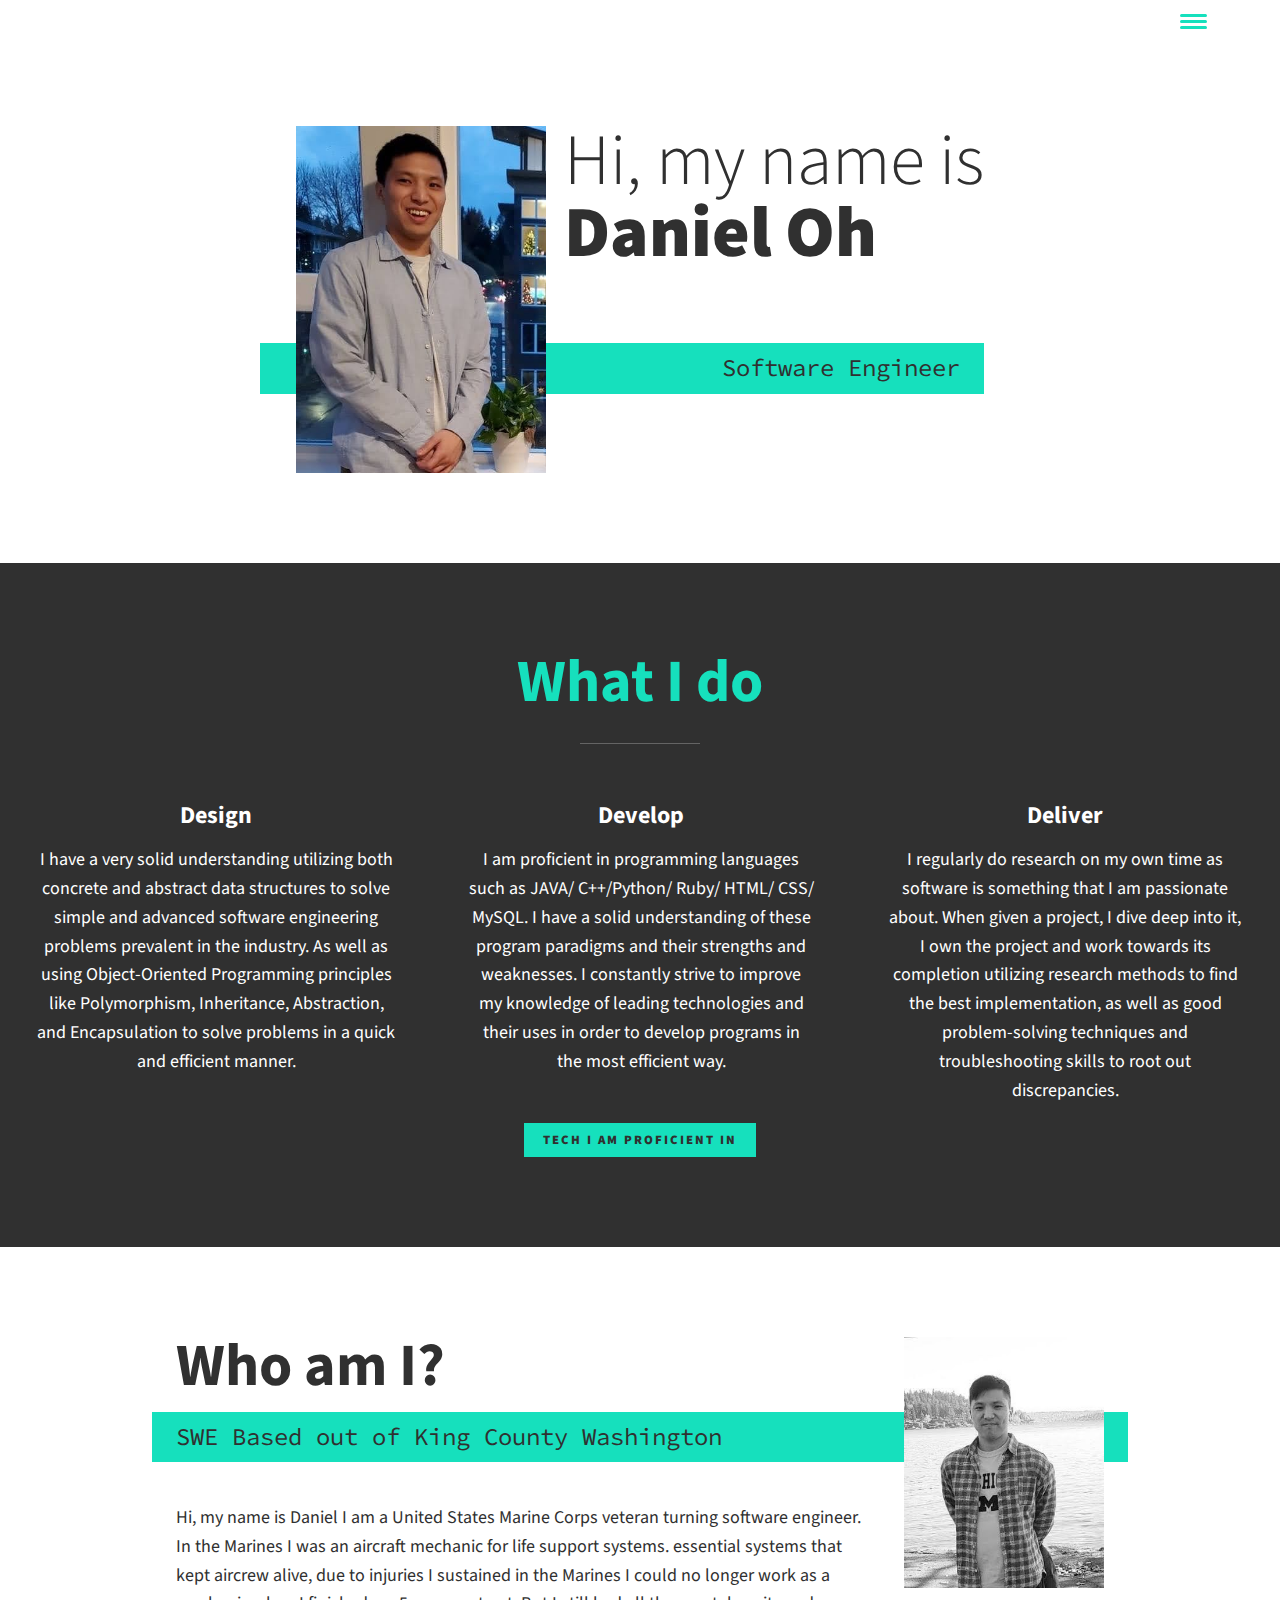
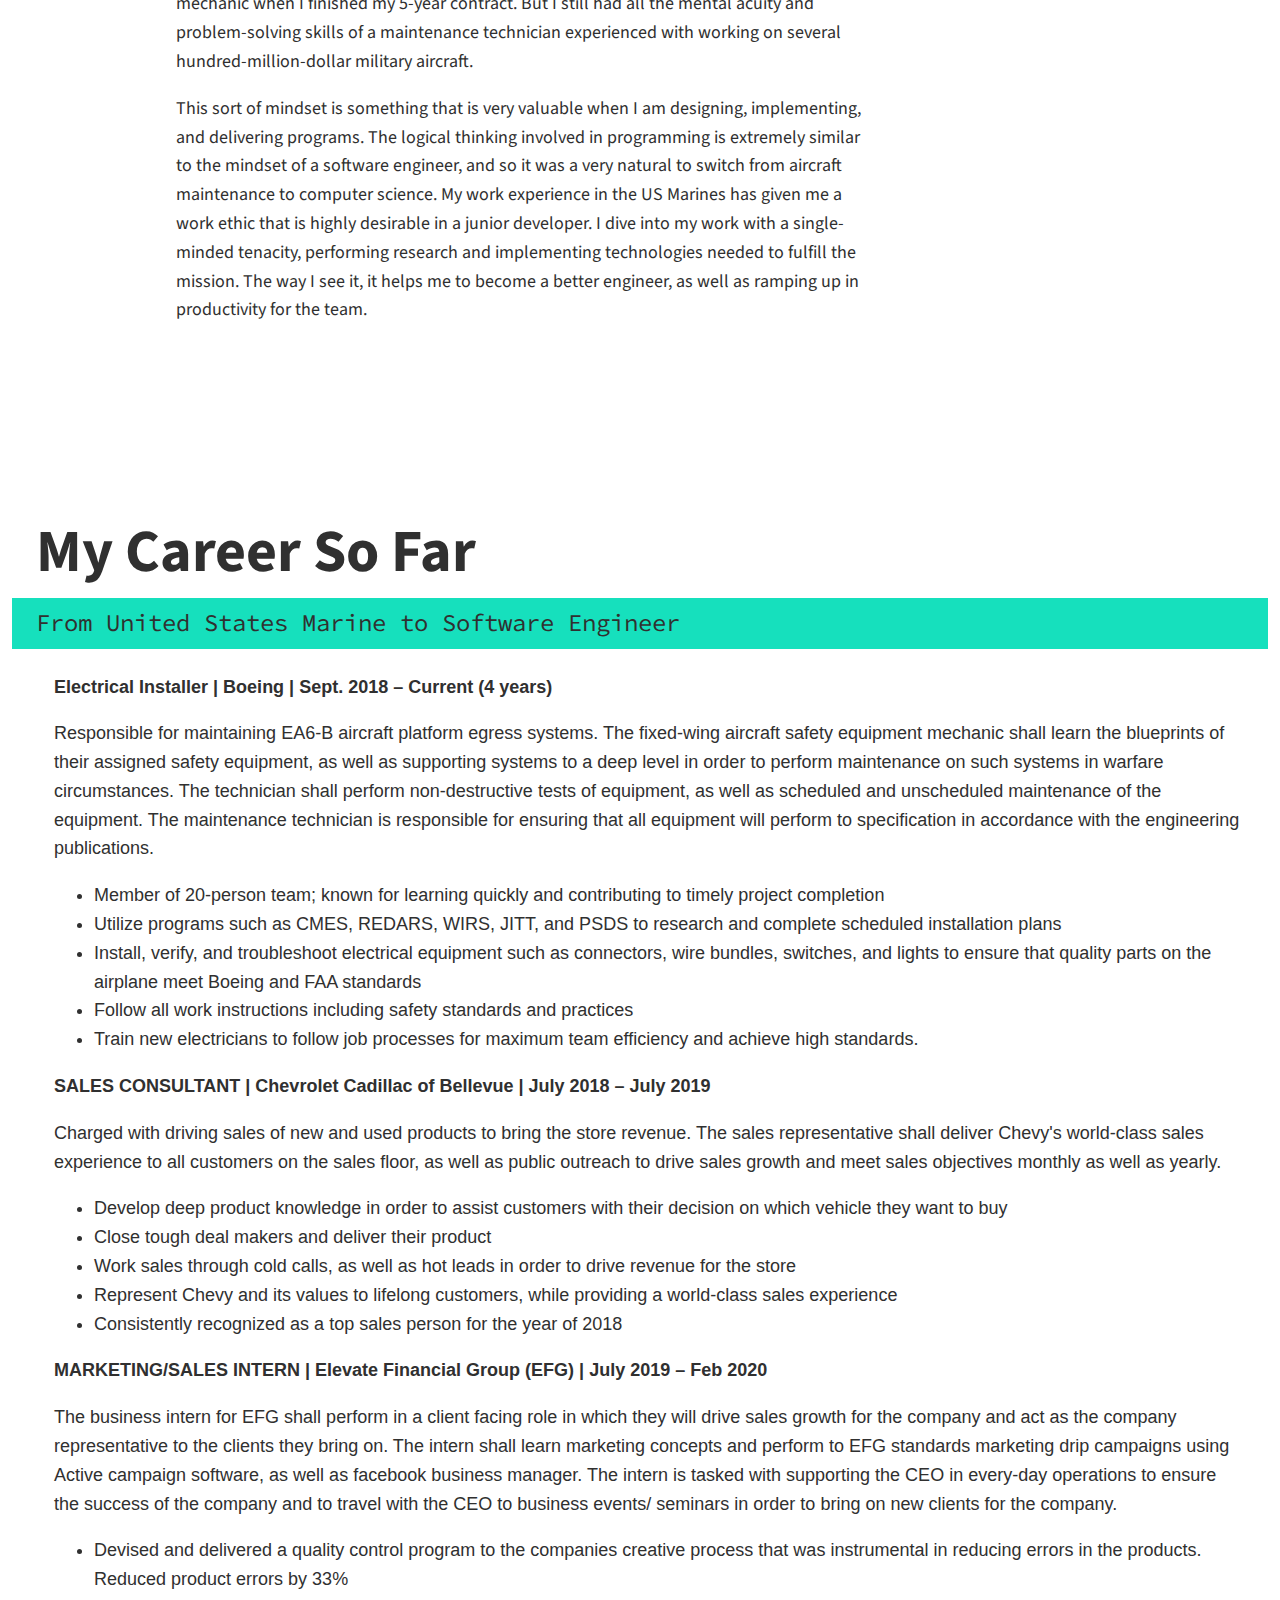
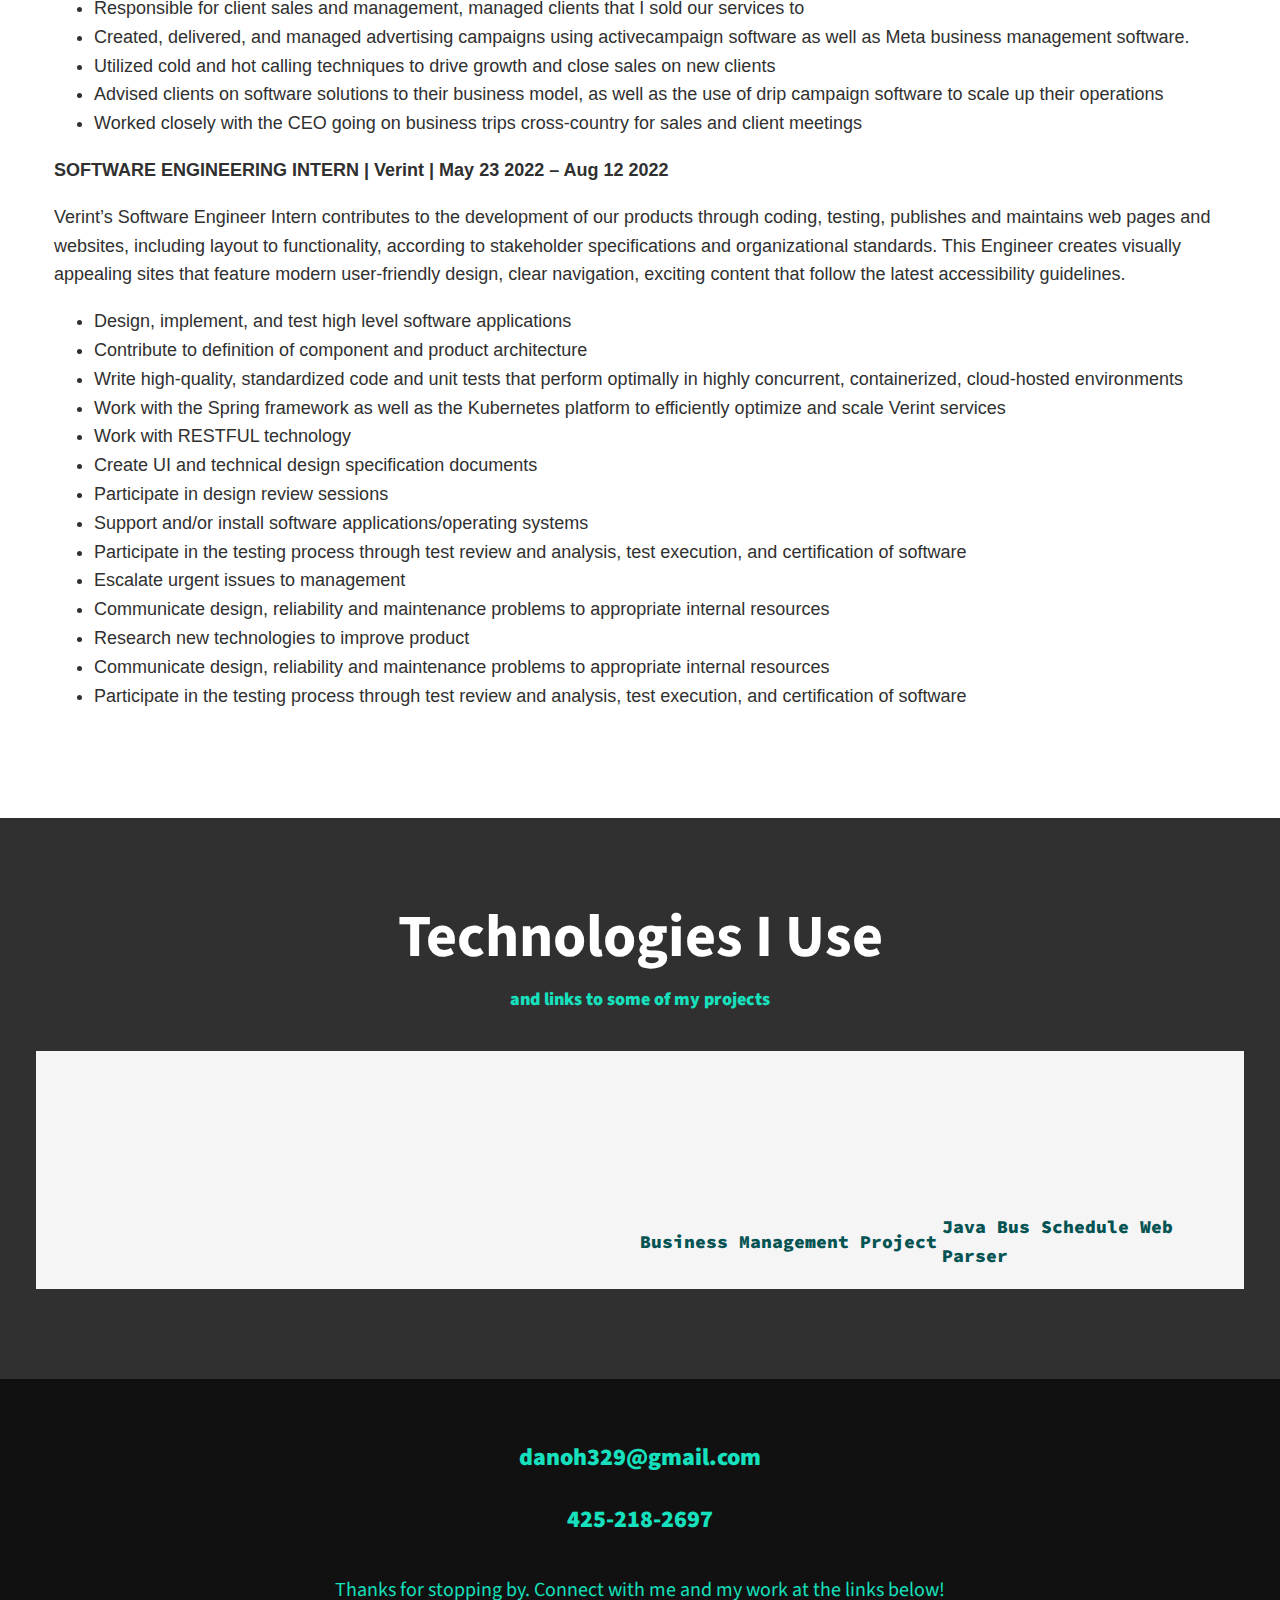
==== index.html @ c2efbc81 "revise index.html add social media links" ====
<!DOCTYPE html>
<html lang = "en">
<head>
    <meta charset="UTF-8">
    <meta name = "viewport" content = "width=device-width, initial-scale=1.0">
    <title>SWE Codey Hutton</title>
    <link rel="stylesheet" href="https://cdnjs.cloudflare.com/ajax/libs/normalize/7.0.0/normalize.min.css"/>
    <link rel="stylesheet" href="https://cdnjs.cloudflare.com/ajax/libs/font-awesome/5.11.2/css/all.css"
          integrity="sha256-46qynGAkLSFpVbEBog43gvNhfrOj+BmwXdxFgVK/Kvc=" crossorigin="anonymous"/>
    <link rel="stylesheet" href="https://cdnjs.cloudflare.com/ajax/libs/animate.css/4.1.1/animate.min.css"/>
    <link rel="stylesheet" href="css/style.css">
    <!-- fonts -->
    <link href="https://fonts.googleapis.com/css?family=Source+Code+Pro:400,900|Source+Sans+Pro:300,900&display=swap" rel="stylesheet">
</head>
<body>
<header>
    <div class ="logo animate__animated animate__backInRight">
        <img src ="img/web dev.jpeg" alt="">
    </div>
    <button class = "nav-toggle animate__animated animate__delay-3s animate__fadeInDown" aria-label ="toggle navigation">
        <span class="hamburger"></span>
    </button>
    <nav class = "nav">
        <ul class ="nav__list">
            <li class="nav__item"><a href="#home" class="nav__link">Home</a></li>
            <li class="nav__item"><a href="#services" class="nav__link">My Services</a></li>
            <li class="nav__item"><a href="#about" class="nav__link">About me</a></li>
            <li class="nav__item"><a href="#history" class="nav__link">My Career</a></li>
            <li class="nav__item"><a href="#work" class="nav__link">My Work</a></li>
        </ul>
    </nav>
</header>
<!-- Introduction -->
<section class ="intro" id="home">
    <h1 class ="section__title section__title--intro animate__animated animate__backInDown">
        Hi, my name is <strong>Daniel Oh</strong>
    </h1>
    <p class ="section__subtitle section__subtitle--intro animate__animated animate__delay-1s animate__slideInLeft">Software Engineer</p>
    <img src="./img/profile2.jpeg" alt="a picture of Codey smiling" class="intro__img">
</section>

<!-- My Services -->
<section class="my_services" id="services">
    <h2 class="section__title section__title--services">What I do</h2>
    <div class="services">
        <div class="service animate__animated animate__delay-1s animate__fadeInDown">
            <h3>Design</h3>
            <p> I have a very solid understanding utilizing both concrete and abstract data structures to
                solve simple and advanced software engineering problems prevalent in the industry. As well as using Object-Oriented Programming principles like
                Polymorphism, Inheritance, Abstraction, and Encapsulation to solve problems in a quick and efficient manner.
            </p>
        </div>  <!-- Close service -->
        <div class="service animate__animated animate__delay-2s animate__fadeInDown">
            <h3>Develop</h3>
            <p>
                I am proficient in programming languages such as JAVA/ C++/Python/ Ruby/ HTML/ CSS/ MySQL.
                I have a solid understanding of these program paradigms and their strengths and weaknesses.
                I constantly strive to improve my knowledge of leading technologies and their uses in order to
                develop programs in the most efficient way.
            </p>
        </div>  <!-- Close service -->
        <div class="service animate__animated animate__delay-3s animate__fadeInDown">
            <h3>Deliver</h3>
            <p>I regularly do research on my own time as software is something that I am passionate about. When given a project, I dive deep into it,
                I own the project and work towards its completion utilizing research methods to find the best implementation, as well as good problem-solving techniques and troubleshooting skills to root out discrepancies.
            </p>
        </div>  <!-- Close service -->
    </div>  <!-- Close service -->

    <a href="#work" class="btn animate__animated animate__delay-4s animate__fadeInDown">Tech I am proficient in</a>
    <!-- About me -->
</section>

<section class = "about-me" id = "about">
    <h2 class ="section__title section__title--about">Who am I?</h2>
    <p class ="section__subtitle section__subtitle--about animate__animated animate__backInUp"> SWE Based out of King County Washington</p>

    <div class ="about-me__body">
        <p>Hi, my name is Daniel I am a United States Marine Corps veteran turning software engineer. In the Marines I was an aircraft mechanic for life support systems.
            essential systems that kept aircrew alive, due to injuries I sustained in the Marines I could no longer work as a mechanic when I finished my 5-year contract. But I
            still had all the mental acuity and problem-solving skills of a maintenance technician experienced with working on several hundred-million-dollar military aircraft.</p>
        <p>This sort of mindset is something that is very valuable when I am designing, implementing, and delivering programs. The logical thinking involved in programming
            is extremely similar to the mindset of a software engineer, and so it was a very natural to switch from aircraft maintenance to computer science. My work experience in the
            US Marines has given me a work ethic that is highly desirable in a junior developer. I dive into my work with a single-minded tenacity, performing research
            and implementing technologies needed to fulfill the mission. The way I see it, it helps me to become a better engineer, as well as ramping up in productivity for the team.</p>
    </div>
    <img src="img/profile.jpeg" alt="Codey smiling something idk" class="about-me__img">
</section>

<!--work history-->
<section class = "work-history" id = "history">
    <h2 class ="section__title section__title--about">My Career So Far</h2>
    <p class ="section__subtitle section__subtitle--about animate__animated animate__slideInLeft">From United States Marine to Software Engineer</p>

    <div class ="job-title">
        <p><b>Electrical Installer | Boeing | Sept. 2018 – Current (4 years)</b></p>
        <div class ="job-description">
            <p>Responsible for maintaining EA6-B aircraft platform egress systems. The fixed-wing aircraft safety equipment mechanic shall learn the blueprints of their assigned
            safety equipment, as well as supporting systems to a deep level in order to perform maintenance on such systems in warfare circumstances. The technician shall perform
            non-destructive tests of equipment, as well as scheduled and unscheduled maintenance of the equipment. The maintenance technician is responsible for ensuring that all equipment
                will perform to specification in accordance with the engineering publications. </p>
            <ul>
                <li>Member of 20-person team; known for learning quickly and contributing to timely project completion</li>
                <li>Utilize programs such as CMES, REDARS, WIRS, JITT, and PSDS to research and complete scheduled installation plans</li>
                <li>Install, verify, and troubleshoot electrical equipment such as connectors, wire bundles, switches, and lights to ensure that quality parts on the airplane meet Boeing and FAA standards</li>
                <li> Follow all work instructions including safety standards and practices </li>
                <li>Train new electricians to follow job processes for maximum team efficiency and achieve high standards.  </li>
                    
            </ul>
        </div>
    </div>
    <div class ="job-title">
        <p><b>SALES CONSULTANT | Chevrolet Cadillac of Bellevue | July 2018 – July 2019</b></p>
        <div class ="job-description">
            <p>Charged with driving sales of new and used products to bring the store revenue. The sales representative shall deliver Chevy's world-class sales experience to all
            customers on the sales floor, as well as public outreach to drive sales growth and meet sales objectives monthly as well as yearly.</p>
            <ul>
                <li>Develop deep product knowledge in order to assist customers with their decision on which vehicle they want to buy</li>
                <li>Close tough deal makers and deliver their product</li>
                <li>Work sales through cold calls, as well as hot leads in order to drive revenue for the store</li>
                <li>Represent Chevy and its values to lifelong customers, while providing a world-class sales experience</li>
                <li>Consistently recognized as a top sales person for the year of 2018</li>
            </ul>
        </div>
    </div>
    <div class ="job-title">
        <p><b>MARKETING/SALES INTERN | Elevate Financial Group (EFG) | July 2019 – Feb 2020</b></p>
        <p>The business intern for EFG shall perform in a client facing role in which they will drive sales growth for the company and act as the company representative to the clients
        they bring on. The intern shall learn marketing concepts and perform to EFG standards marketing drip campaigns using Active campaign software, as well as facebook business manager.
        The intern is tasked with supporting the CEO in every-day operations to ensure the success of the company and to travel with the CEO to business events/ seminars in order to bring on
        new clients for the company.</p>
        <div class ="job-description">
            <ul>
                <li>Devised and delivered a quality control program to the companies creative process that was instrumental in reducing errors in the products. Reduced product errors by 33%</li>
                <li>Responsible for client sales and management, managed clients that I sold our services to</li>
                <li>Created, delivered, and managed advertising campaigns using activecampaign software as well as Meta business management software.</li>
                <li>Utilized cold and hot calling techniques to drive growth and close sales on new clients</li>
                <li>Advised clients on software solutions to their business model, as well as the use of drip campaign software to scale up their operations</li>
                <li>Worked closely with the CEO going on business trips cross-country for sales and client meetings</li>
            </ul>
        </div>
    </div>
    <div class ="job-title">
        <p><b>SOFTWARE ENGINEERING INTERN | Verint | May 23 2022 – Aug 12 2022</b></p>
        <div class ="job-description">
            <p>Verint’s Software Engineer Intern contributes to the development of our products through coding, testing, publishes and maintains web pages and websites,
                including layout to functionality, according to stakeholder specifications and organizational standards. This Engineer creates visually appealing sites that
                feature modern user-friendly design, clear navigation, exciting content that follow the latest accessibility guidelines.  </p>
            <ul>
                <li>Design, implement, and test high level software applications</li>
                <li>Contribute to definition of component and product architecture</li>
                <li>Write high-quality, standardized code and unit tests that perform optimally in highly concurrent, containerized, cloud-hosted environments</li>
                <li>Work with the Spring framework as well as the Kubernetes platform to efficiently optimize and scale Verint services</li>
                <li>Work with RESTFUL technology</li>
                <li>Create UI and technical design specification documents</li>
                <li>Participate in design review sessions
                <li>Support and/or install software applications/operating systems </li>
                <li>Participate in the testing process through test review and analysis, test execution, and certification of software </li>
                <li>Escalate urgent issues to management </li>
                <li>Communicate design, reliability and maintenance problems to appropriate internal resources</li>
                <li>Research new technologies to improve product</li>
                <li>Communicate design, reliability and maintenance problems to appropriate internal resources</li>
                <li>Participate in the testing process through test review and analysis, test execution, and certification of software</li>
            </ul>
        </div>
    </div>
</section>

<!-- My work! -->
<section class="my-work" id="work">
    <h2 class="section__title">Technologies I Use</h2>
    <p class="section__subtitle--work animate__animated animate__pulse">and links to some of my projects</p>

    <div class="portfolio">
        <!-- Portfolio item 01 -->
        <a href="https://www.oracle.com/java/technologies/" class="portfolio__item  ">
            <img src="img/java.png" alt="" class="portfolio__img animate__animated animate__delay-1s animate__fadeIn">
        </a>

        <!-- Portfolio item 02 -->
        <a href="https://spring.io" class="portfolio__item">
            <img src="img/spring.png" alt="" class="portfolio__img animate__animated animate__delay-1s animate__fadeIn">
        </a>

        <!-- Portfolio item 03 -->
        <a href="https://github.com/CHutton7743" class="portfolio__item">
            <img src="img/github.png" alt="" class="portfolio__img animate__animated animate__delay-2s animate__fadeIn">
        </a>

        <!-- Portfolio item 04 -->
        <a href="https://kubernetes.io/" class="portfolio__item">
            <img src="img/Kube.png" alt="" class="portfolio__img animate__animated animate__delay-2s animate__fadeIn">
        </a>

        <!-- Portfolio item 05 -->
        <a href="https://www.mysql.com/" class="portfolio__item">
            <img src="img/mysql.png" alt="" class="portfolio__img animate__animated animate__delay-3s animate__fadeIn">
        </a>

        <!-- Portfolio item 06 -->
        <a href="https://www.jetbrains.com/idea/" class="portfolio__item">
            <img src="img/IntelliJ_IDEA_Icon.svg.png" alt="" class="portfolio__img animate__animated animate__delay-3s animate__fadeIn">
        </a>

        <!-- Portfolio item 07 -->
        <a href="CleanandGo.html" class="portfolio__item">
            <img src="img/dryclean.jpeg" alt="" class="portfolio__img animate__animated animate__delay-4s animate__fadeIn">
            <p class = "portfolio__subtitle--title animate__animated animate__delay-4s animate__fadeIn"><strong>Business Management Project</strong></p>
        </a>

        <!-- Portfolio item 08 -->
        <a href="JavaWebParser.html" class="portfolio__item">
            <img src="img/project.jpeg" alt="" class="portfolio__img animate__animated animate__delay-4s animate__fadeIn">
            <p class = "portfolio__subtitle--title animate__animated animate__delay-4s animate__fadeIn"><strong>Java Bus Schedule Web Parser</strong></p>
        </a>
    </div>
</section>
<!-- Footer -->
<footer class ="footer">
    <a href="mailto:codeyhutton12@gmail.com" class="footer__link">danoh329@gmail.com</a>
    <p class ="footer__link">425-218-2697</p>
    <div><sub>Thanks for stopping by. Connect with me and my work at the links below!</sub></div>
    <ul class="social-list">
        <li class="social-list__item scale-in-center">
            <a class="social-list__link" href="https://www.linkedin.com/in/-danieloh-/">
                <i class="fab fa-linkedin"></i>
            </a>
        </li>
        <li class="social-list__item">
            <a class="social-list__link" href="https://twitter.com/BokemdanE">
                <i class="fab fa-twitter"></i>
            </a>
        </li>
        <li class="social-list__item scale-in-center">
            <a class="social-list__link" href="https://www.instagram.com/danieloh32/">
                <i class="fab fa-instagram"></i>
            </a>
        </li>
        <li class="social-list__item scale-in-center">
            <a class="social-list__link" href="https://github.com/BookmDan">
                <i class="fab fa-github"></i>
            </a>
        </li>
        
    </ul>
</footer>
<script src="js/index.js"></script>
</body>
</html>
---- css/style.css ----
*,
*::before,
*::after {
    box-sizing: border-box;
}

/* Custom Properties*/

:root {
    --ff-primary: 'Source Sans Pro', sans-serif;
    --ff-secondary: 'Source Code Pro', monospace;

    --fw-reg: 300;
    --fw-bold: 900;

    --clr-light: #fff;
    --clr-dark: #303030;
    --clr-accent: #16e0bd;

    --fs-h1: 3rem;
    --fs-h2: 2.25rem;
    --fs-h3: 1.25rem;
    --fs-body: 1rem;

    --bs: 0.25em 0.25em 0.75em rgba(0,0,0,.25),
    01.125em 0.125 0.25em rgba(0,0,0,.15);
}

@media (min-width: 800px) {
    :root {
        --fs-h1: 4.5rem;
        --fs-h2: 3.75rem;
        --fs-h3: 1.5rem;
        --fs-body: 1.125rem;
    }
}

/* General styles */

html {
    scroll-behavior: smooth;
}
body {
    background: var(--clr-light);
    color: var(--clr-dark);
    margin: 0;
    font-family: var(--ff-primary);
    font-size: var(--fs-body);
    line-height: 1.6;
}


section {
    padding: 5em 2em;
}

img {
    display: block;
    max-width: 100%;
}

strong { font-weight: var(--fw-bold) }

:focus {
    outline: 3px solid var(--clr-accent);
    outline-offset: 3px;
}
.btn {
    display: inline-block;
    padding: .5em 1.5em;
    background: var(--clr-accent);
    color: var(--clr-dark);
    text-decoration: none;
    cursor: pointer;
    font-size: .8rem;
    text-transform: uppercase;
    letter-spacing: 2px;
    font-weight: var(--fw-bold);
    transition: transform 200ms ease-in-out;
}

.btn:hover {
    transform: scale(1.1);
}

/* Typography */

h1,
h2,
h3 {
    line-height: 1;
    margin: 0;
}

h1 { font-size: var(--fs-h1) }
h2 { font-size: var(--fs-h2) }
h3 { font-size: var(--fs-h3) }


.section__title {
    margin-bottom: .25em;
}

.section__title--intro {
    font-weight: var(--fw-reg);
}

.section__title--intro strong {
    display: block;
}

.section__subtitle {
    margin: 0;
    font-size: var(--fs-h3);
}



.section__subtitle--intro,
.section__subtitle--about
{
    background: var(--clr-accent);
    padding: .25em 1em;
    font-family: var(--ff-secondary);
    margin-bottom: 1em;
}
.section__subtitle--work {
    color: var(--clr-accent);
    font-weight: var(--fw-bold);
    margin-bottom: 2em;
}


/* header */
header {
    display: flex;
    justify-content: space-between;
    padding: 1em;
}
.logo {
    max-width: 150px;
}

.nav {
    position: fixed;
    background: var(--clr-dark);
    color: var(--clr-light);
    top: 0;
    bottom: 0;
    left: 0;
    right: 0;
    z-index: 100;

    transform: translateX(100%);
    transition: transform 250ms cubic-bezier(.5, 0, .5, 1);
}

.nav__list {
    list-style: none;
    display: flex;
    height: 100%;
    flex-direction: column;
    justify-content: space-evenly;
    align-items: center;
    margin: 0;
    padding: 0;
}

.nav__link {
    color: inherit;
    font-weight: var(--fw-bold);
    font-size: var(--fs-h2);
    text-decoration: none;
}

.nav__link:hover {
    color: var(--clr-accent);
}

.nav-toggle {
    padding: .5em;
    background: transparent;
    border: 0;
    cursor: pointer;
    position: fixed;
    right: 5em;
    top: 1em;
    z-index: 1000;
}

.hamburger {
    display: block;
    position: relative;
}

.nav-open .nav {
    transform: translateX(0);

}
.nav-open .nav-toggle {
    position: fixed;
}

.nav-open .hamburger {
    transform:  rotate(.625turn);
}

.nav-open .hamburger::after {
    opacity: 0;
}

.nav-open .hamburger::before {
    transform: rotate(90deg) translateX(-6px);
}

.hamburger,
.hamburger::before,
.hamburger::after {
    background: var(--clr-accent);
    width: 2em;
    height: 3px;
    border-radius: 1em;
    transition: transform 250ms ease-in-out;
}


.hamburger::before,
.hamburger::after {
    content: '';
    position: absolute;
    left: 0;
    right: 0;
}

.hamburger::before { top: 6px; }
.hamburger::after { bottom: 6px; }

/*  Intro section  */

.intro {
    position: relative;
}

.intro__img {
    box-shadow: var(--bs);
}

.section__subtitle--intro {
    display: inline-block;
}

@media (min-width: 600px) {
    .intro {
        display: grid;
        width: min-content;
        margin: 0 auto;
        grid-column-gap: 1em;
        grid-template-areas:
            "img title"
            "img subtitle";
        grid-template-columns: min-content max-content;
    }

    .intro__img {
        grid-area: img;
        min-width: 250px;
        position: relative;
        z-index: 2;
    }

    .section__subtitle--intro {
        align-self: start;
        grid-column: -1 / 1;
        grid-row: 2;
        text-align: right;
        position: relative;
        left: -1.5em;
        width: calc(100% + 1.5em);
    }
}



/*  My services section  */

.my_services {
    background-color:var(--clr-dark);
    background-image: url(../img/work\ 3.jpeg);
    background-size: cover;
    background-blend-mode:hard-light;
    color: var(--clr-light);
    text-align: center;
}

.section__title--services {
    color: var(--clr-accent);
    position: relative;
}

.section__title--services::after {
    content: '';
    display: block;
    width: 2em;
    height: 1px;
    margin: 0.5em auto 1em;
    background: var(--clr-light);
    opacity: 0.25;
}

.services {
    margin-bottom: 4em;
}

.service {
    max-width: 2000px;
    margin: 0 auto;
}

@media (min-width: 800px) {
    .services {
        display: flex;
        max-width: 1300px;
        margin: 0 auto;
    }

    .service + .service {
        margin-left: 4em;
    }
}

/* about me  */
.about-me {
    max-width: 1000px;
    margin: 0 auto;
}

.about-me__img {
    box-shadow: var(--bs);
}

@media (min-width: 600px) {
    .about-me {
        display: grid;
        grid-template-columns: 1fr 200px;
        grid-template-areas:
            "title img"
            "subtitle img"
            "text img";
        grid-column-gap: 2em;
    }

    .section__title--about {
        grid-area: title;
    }

    .section__subtitle--about {
        grid-column: 1 / -1;
        grid-row: 2;
        position: relative;
        left: -1em;
        width: calc(100% + 2em);
        padding-left: 1em;
        padding-right: calc(200px + 4em);
    }

    .about-me__img {
        grid-area: img;
        position: relative;
    }
}

/*Work history*/
.job-title {
    font-family: sans-serif;
    margin-left: 1em;
}
.job-description {
    font-family: sans-serif;
}

/* My Work */

.my-work {
    background-color: var(--clr-dark);
    color: var(--clr-light);
    text-align: center;
}

.portfolio {
    display: grid;
    grid-template-columns: repeat(auto-fit, minmax(300px, 1fr));
}

.portfolio__item {
    background: whitesmoke;
    overflow: hidden;
    text-decoration: none;
    align-content: center;
}

.portfolio__img {
    transition:
            transform 750ms cubic-bezier(.5, 0, .5, 1),
            opacity 250ms linear;
    max-height: 250px;
    max-width: 250px;
    align-content: center;
    padding-top: 4em;

}

.portfolio__item:focus {
    position: relative;
    z-index: 2;
}

.portfolio__img:hover,
.portfolio__item:focus .portfolio__img {
    transform: scale(1.2);
    opacity: .5;
}
.portfolio__subtitle--title {
    background: transparent;
    text-align: left;
    font-family: var(--ff-secondary);
    margin-bottom: 1em;
    color: rgb(6, 83, 83);
}

/* footer */

.footer {
    background: #111;
    color: var(--clr-accent);
    text-align: center;
    padding: 2.5em 0;
    font-size: var(--fs-h3);

}

/* .socialMediaLinks a {
    margin: 0 1em;
    color: var(--clr-light);
    text-decoration: none;
    transition: color 200ms ease-in-out;
} */

.footer i.fa-twitter { 
    color: #00aced;
}
.footer i.fa-linkedin { 
    color: #1e72f0; 
}
.footer i.fa-github { 
    color: #8a3ab9; 
}
.footer i.fa-instagram { 
    color: #f635c9; 
}

.footer a {
    color: inherit;
    text-decoration: none;
}

.footer__link {
    font-weight: var(--fw-bold);
}

.footer__link:hover,
.social-list__link:hover {
    opacity: .7;
}

.footer__link:hover {
    text-decoration: underline;
}

.social-list {
    list-style: none;
    display: flex;
    justify-content: center;
    margin: 2em 0;
    padding: 0;
}

.social-list__item {
    margin: 0 .5em;
}

.social-list__link {
    padding: .5em;
}

.portfolio-item-individual {
    padding: 0 2em 2em;
    max-width:fit-content;
    margin: 0 auto;
}

.portfolio-item-individual p {
    max-width: 600px;
    margin-left: auto;
    margin-right: auto;
}

.projectimg{
    height: auto;
    width: 100%;
    max-width: 800px;
    object-fit: contain;
}
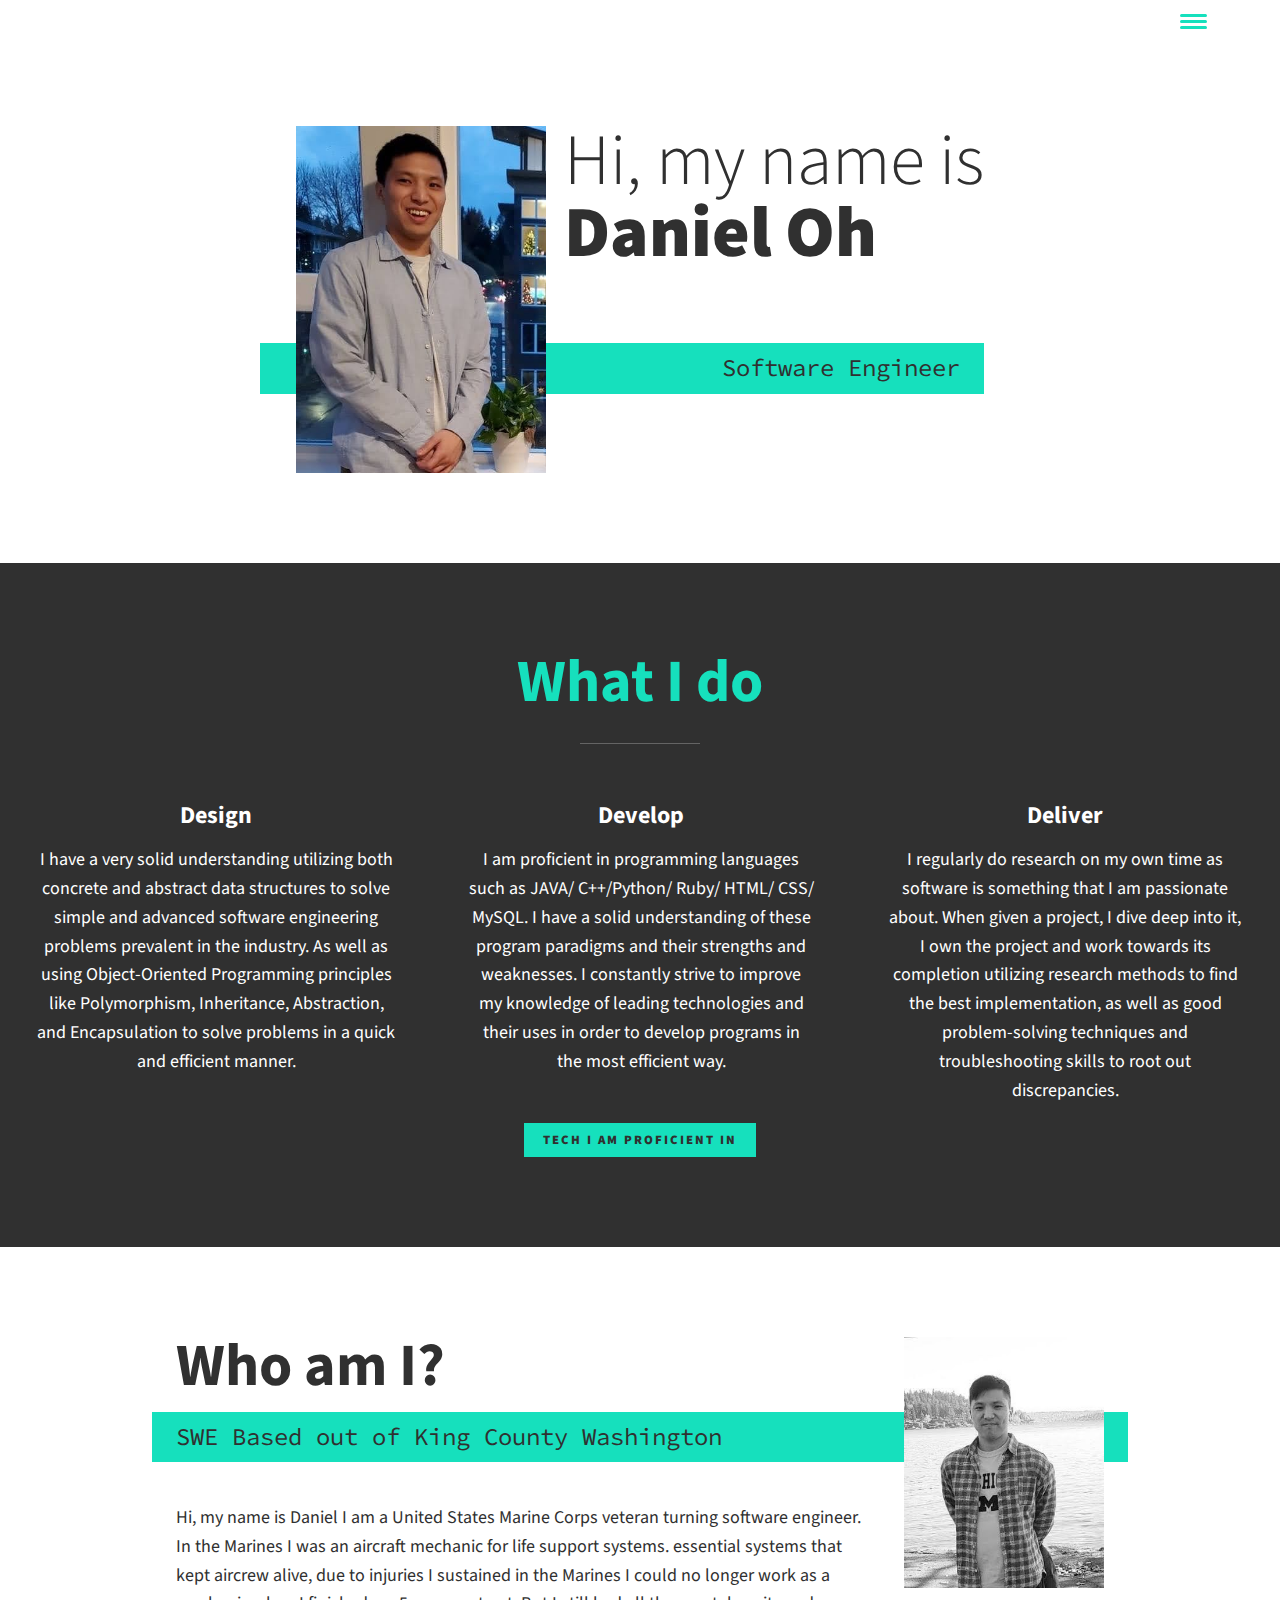
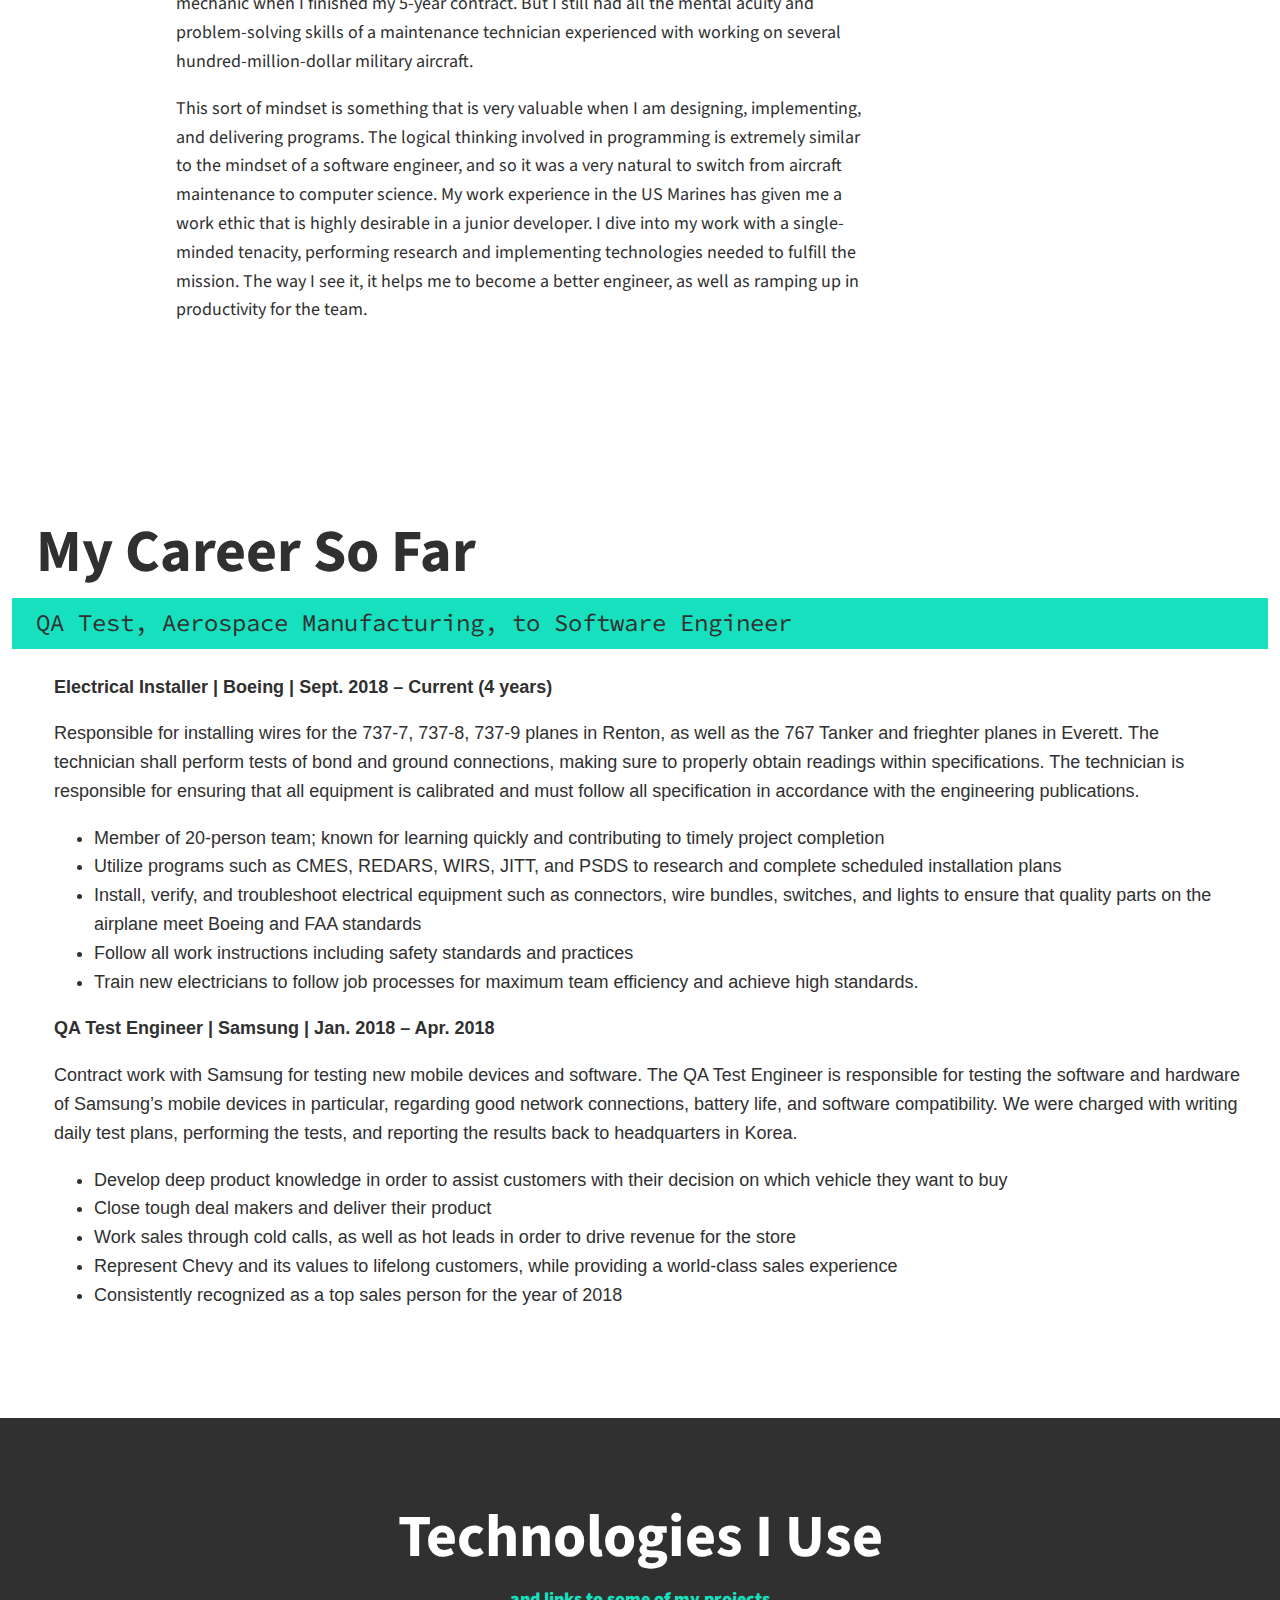
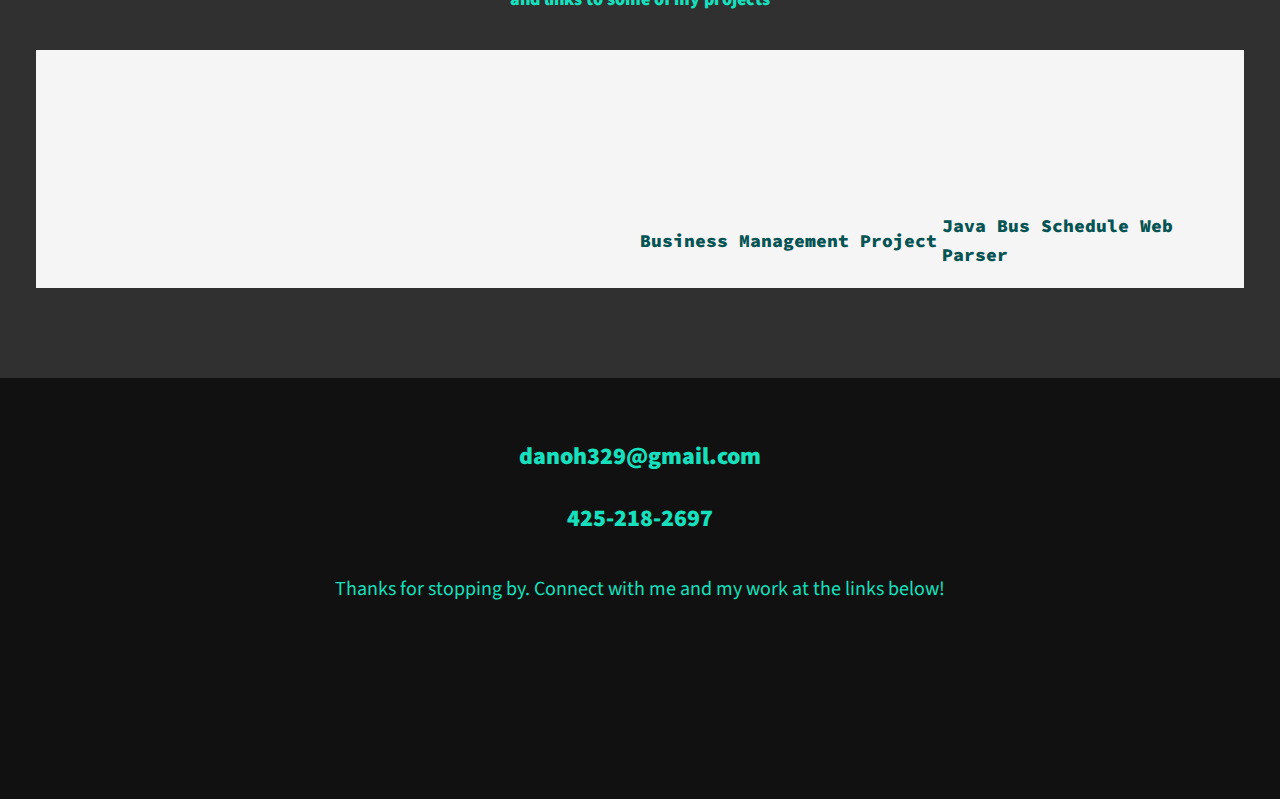
==== commit c75eab56: "update index.html to  include resume information" ====
--- a/index.html
+++ b/index.html
@@ -90,15 +90,14 @@
 <!--work history-->
 <section class = "work-history" id = "history">
     <h2 class ="section__title section__title--about">My Career So Far</h2>
-    <p class ="section__subtitle section__subtitle--about animate__animated animate__slideInLeft">From United States Marine to Software Engineer</p>
+    <p class ="section__subtitle section__subtitle--about animate__animated animate__slideInLeft">QA Test, Aerospace Manufacturing, to Software Engineer</p>
 
     <div class ="job-title">
         <p><b>Electrical Installer | Boeing | Sept. 2018 – Current (4 years)</b></p>
         <div class ="job-description">
-            <p>Responsible for maintaining EA6-B aircraft platform egress systems. The fixed-wing aircraft safety equipment mechanic shall learn the blueprints of their assigned
-            safety equipment, as well as supporting systems to a deep level in order to perform maintenance on such systems in warfare circumstances. The technician shall perform
-            non-destructive tests of equipment, as well as scheduled and unscheduled maintenance of the equipment. The maintenance technician is responsible for ensuring that all equipment
-                will perform to specification in accordance with the engineering publications. </p>
+            <p>Responsible for installing wires for the 737-7, 737-8, 737-9 planes in Renton, as well as the 767 Tanker and frieghter planes in Everett. The technician shall perform
+               tests of bond and ground connections, making sure to properly obtain readings within specifications. The technician is responsible for ensuring that all equipment
+                is calibrated and must follow all specification in accordance with the engineering publications. </p>
             <ul>
                 <li>Member of 20-person team; known for learning quickly and contributing to timely project completion</li>
                 <li>Utilize programs such as CMES, REDARS, WIRS, JITT, and PSDS to research and complete scheduled installation plans</li>
@@ -110,10 +109,10 @@
         </div>
     </div>
     <div class ="job-title">
-        <p><b>SALES CONSULTANT | Chevrolet Cadillac of Bellevue | July 2018 – July 2019</b></p>
+        <p><b>QA Test Engineer | Samsung | Jan. 2018 – Apr. 2018</b></p>
         <div class ="job-description">
-            <p>Charged with driving sales of new and used products to bring the store revenue. The sales representative shall deliver Chevy's world-class sales experience to all
-            customers on the sales floor, as well as public outreach to drive sales growth and meet sales objectives monthly as well as yearly.</p>
+            <p> Contract work with Samsung for testing new mobile devices and software. The QA Test Engineer is responsible for testing the software and hardware of Samsung’s mobile devices in particular, 
+                regarding good network connections, battery life, and software compatibility. We were charged with writing daily test plans, performing the tests, and reporting the results back to headquarters in Korea.</p>
             <ul>
                 <li>Develop deep product knowledge in order to assist customers with their decision on which vehicle they want to buy</li>
                 <li>Close tough deal makers and deliver their product</li>
@@ -123,47 +122,6 @@
             </ul>
         </div>
     </div>
-    <div class ="job-title">
-        <p><b>MARKETING/SALES INTERN | Elevate Financial Group (EFG) | July 2019 – Feb 2020</b></p>
-        <p>The business intern for EFG shall perform in a client facing role in which they will drive sales growth for the company and act as the company representative to the clients
-        they bring on. The intern shall learn marketing concepts and perform to EFG standards marketing drip campaigns using Active campaign software, as well as facebook business manager.
-        The intern is tasked with supporting the CEO in every-day operations to ensure the success of the company and to travel with the CEO to business events/ seminars in order to bring on
-        new clients for the company.</p>
-        <div class ="job-description">
-            <ul>
-                <li>Devised and delivered a quality control program to the companies creative process that was instrumental in reducing errors in the products. Reduced product errors by 33%</li>
-                <li>Responsible for client sales and management, managed clients that I sold our services to</li>
-                <li>Created, delivered, and managed advertising campaigns using activecampaign software as well as Meta business management software.</li>
-                <li>Utilized cold and hot calling techniques to drive growth and close sales on new clients</li>
-                <li>Advised clients on software solutions to their business model, as well as the use of drip campaign software to scale up their operations</li>
-                <li>Worked closely with the CEO going on business trips cross-country for sales and client meetings</li>
-            </ul>
-        </div>
-    </div>
-    <div class ="job-title">
-        <p><b>SOFTWARE ENGINEERING INTERN | Verint | May 23 2022 – Aug 12 2022</b></p>
-        <div class ="job-description">
-            <p>Verint’s Software Engineer Intern contributes to the development of our products through coding, testing, publishes and maintains web pages and websites,
-                including layout to functionality, according to stakeholder specifications and organizational standards. This Engineer creates visually appealing sites that
-                feature modern user-friendly design, clear navigation, exciting content that follow the latest accessibility guidelines.  </p>
-            <ul>
-                <li>Design, implement, and test high level software applications</li>
-                <li>Contribute to definition of component and product architecture</li>
-                <li>Write high-quality, standardized code and unit tests that perform optimally in highly concurrent, containerized, cloud-hosted environments</li>
-                <li>Work with the Spring framework as well as the Kubernetes platform to efficiently optimize and scale Verint services</li>
-                <li>Work with RESTFUL technology</li>
-                <li>Create UI and technical design specification documents</li>
-                <li>Participate in design review sessions
-                <li>Support and/or install software applications/operating systems </li>
-                <li>Participate in the testing process through test review and analysis, test execution, and certification of software </li>
-                <li>Escalate urgent issues to management </li>
-                <li>Communicate design, reliability and maintenance problems to appropriate internal resources</li>
-                <li>Research new technologies to improve product</li>
-                <li>Communicate design, reliability and maintenance problems to appropriate internal resources</li>
-                <li>Participate in the testing process through test review and analysis, test execution, and certification of software</li>
-            </ul>
-        </div>
-    </div>
 </section>
 
 <!-- My work! -->
@@ -183,7 +141,7 @@
         </a>
 
         <!-- Portfolio item 03 -->
-        <a href="https://github.com/CHutton7743" class="portfolio__item">
+        <a href="https://github.com/BookmDan" class="portfolio__item">
             <img src="img/github.png" alt="" class="portfolio__img animate__animated animate__delay-2s animate__fadeIn">
         </a>
 
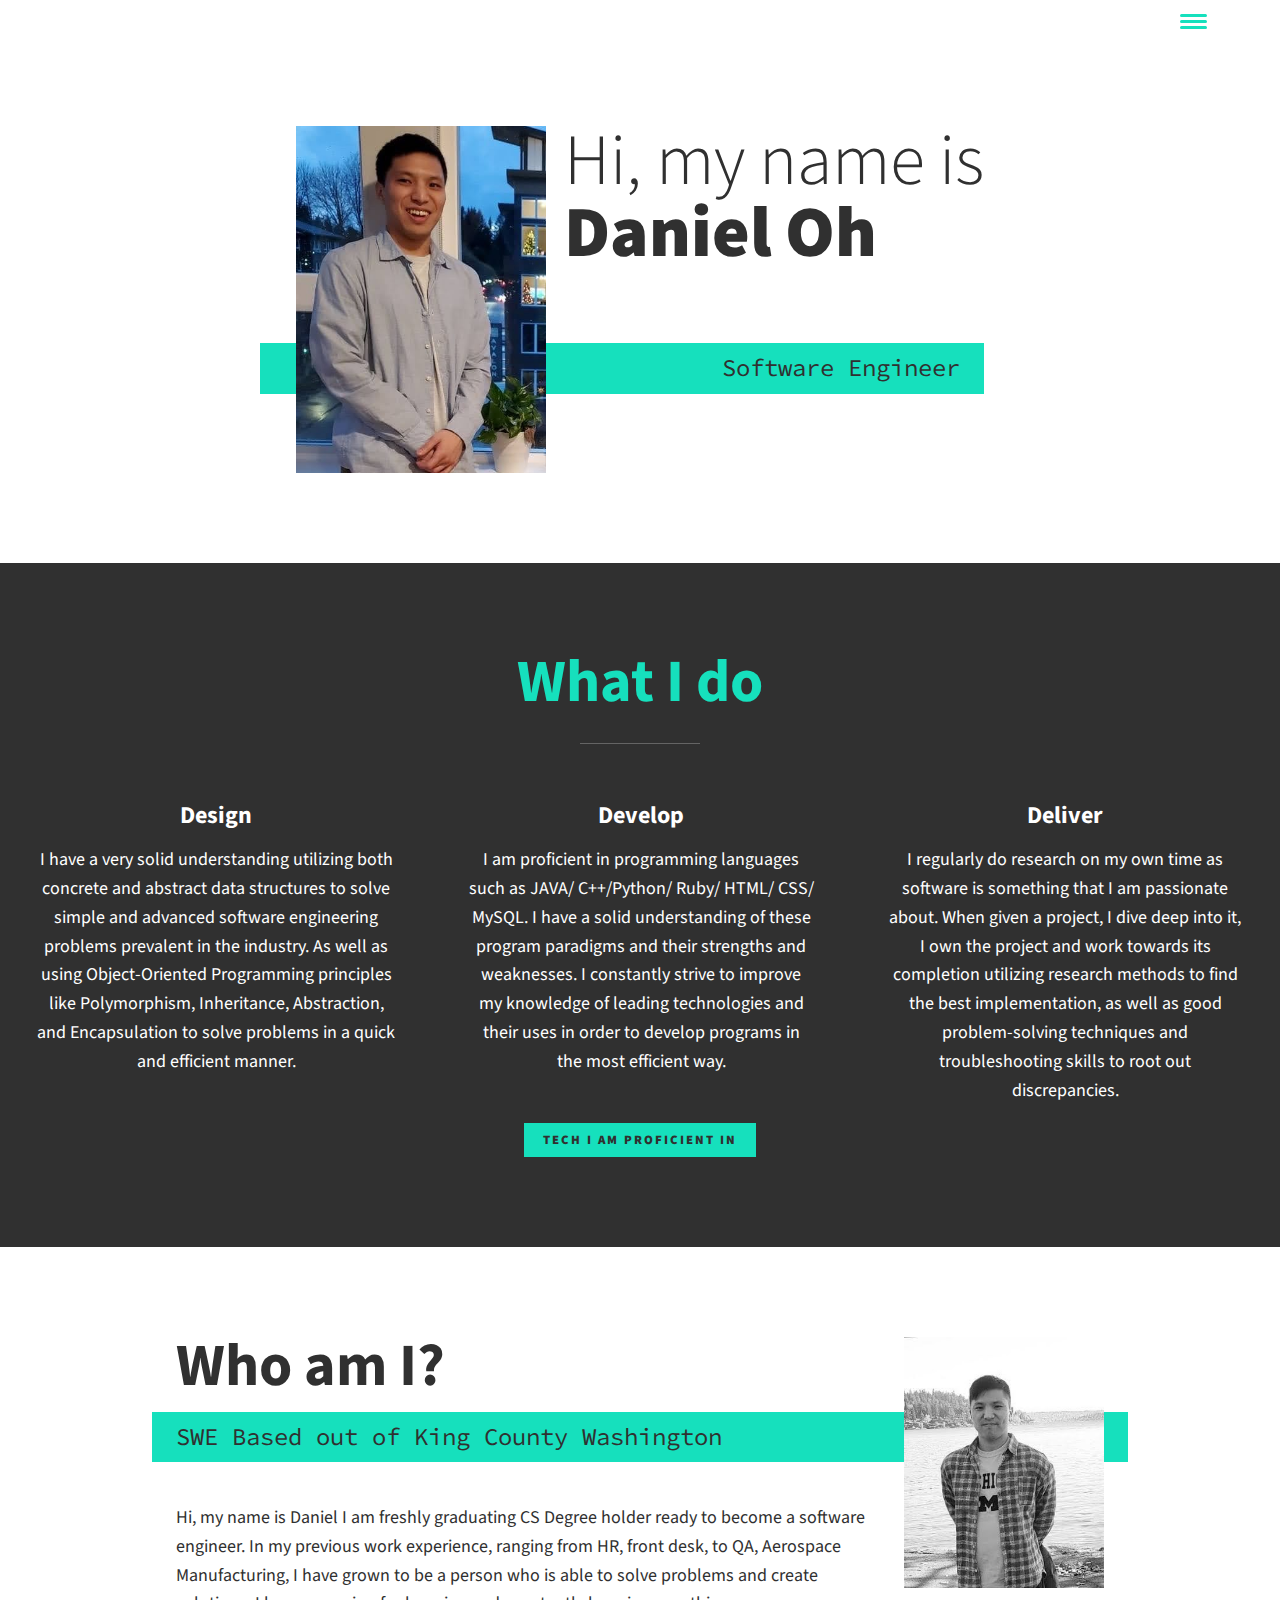
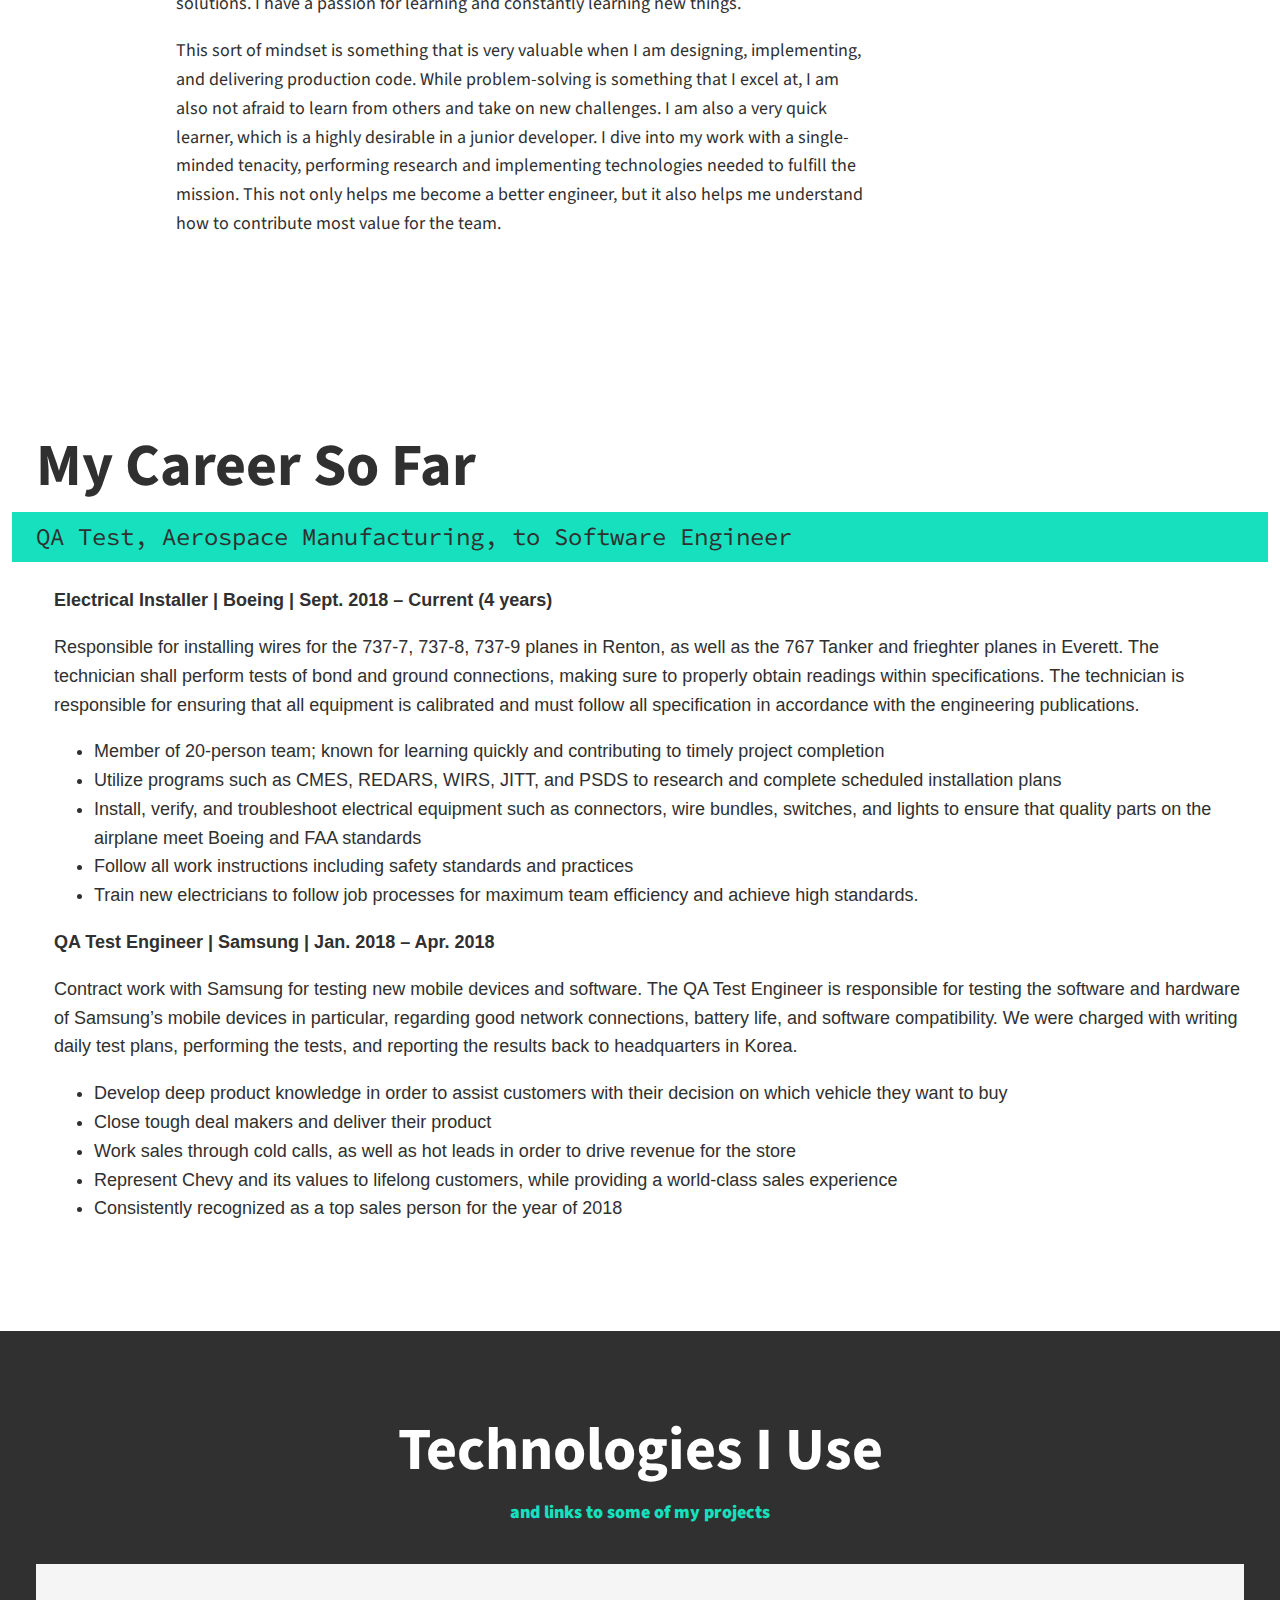
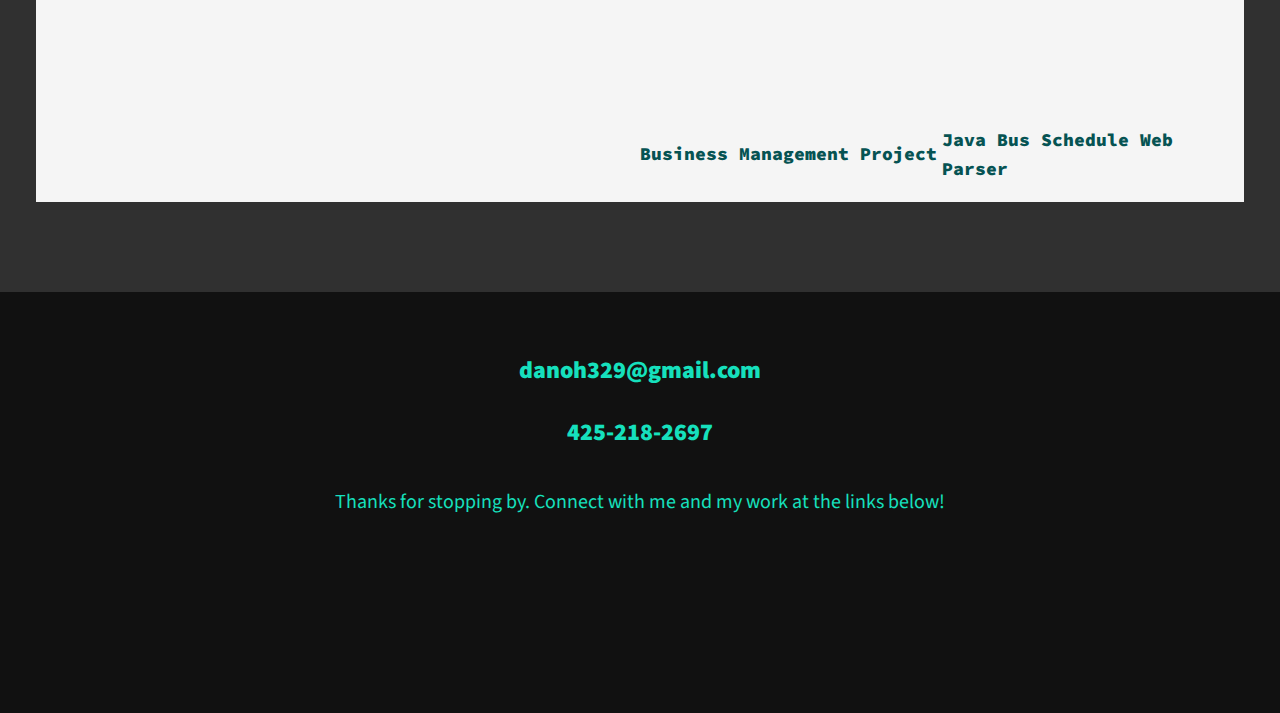
==== commit 6b4c2ac2: "summary update" ====
--- a/index.html
+++ b/index.html
@@ -76,13 +76,14 @@
     <p class ="section__subtitle section__subtitle--about animate__animated animate__backInUp"> SWE Based out of King County Washington</p>
 
     <div class ="about-me__body">
-        <p>Hi, my name is Daniel I am a United States Marine Corps veteran turning software engineer. In the Marines I was an aircraft mechanic for life support systems.
-            essential systems that kept aircrew alive, due to injuries I sustained in the Marines I could no longer work as a mechanic when I finished my 5-year contract. But I
-            still had all the mental acuity and problem-solving skills of a maintenance technician experienced with working on several hundred-million-dollar military aircraft.</p>
-        <p>This sort of mindset is something that is very valuable when I am designing, implementing, and delivering programs. The logical thinking involved in programming
-            is extremely similar to the mindset of a software engineer, and so it was a very natural to switch from aircraft maintenance to computer science. My work experience in the
-            US Marines has given me a work ethic that is highly desirable in a junior developer. I dive into my work with a single-minded tenacity, performing research
-            and implementing technologies needed to fulfill the mission. The way I see it, it helps me to become a better engineer, as well as ramping up in productivity for the team.</p>
+        <p>Hi, my name is Daniel I am freshly graduating CS Degree holder ready to become a software engineer. In my previous work experience, ranging from HR, front desk, to QA, Aerospace
+            Manufacturing, I have grown to be a person who is able to solve problems and create solutions. I have a passion for learning and constantly learning new things.</p>
+
+        <p>This sort of mindset is something that is very valuable when I am designing, implementing, and delivering production code. While problem-solving is something that I excel at,
+            I am also not afraid to learn from others and take on new challenges. I am also a very quick learner, which is a highly desirable in a junior developer. I dive into my work with a 
+            single-minded tenacity, performing research and implementing technologies needed to fulfill the mission. This not only helps me become a better engineer, but it also helps me understand 
+            how to contribute most value for the team.
+        </p>
     </div>
     <img src="img/profile.jpeg" alt="Codey smiling something idk" class="about-me__img">
 </section>
